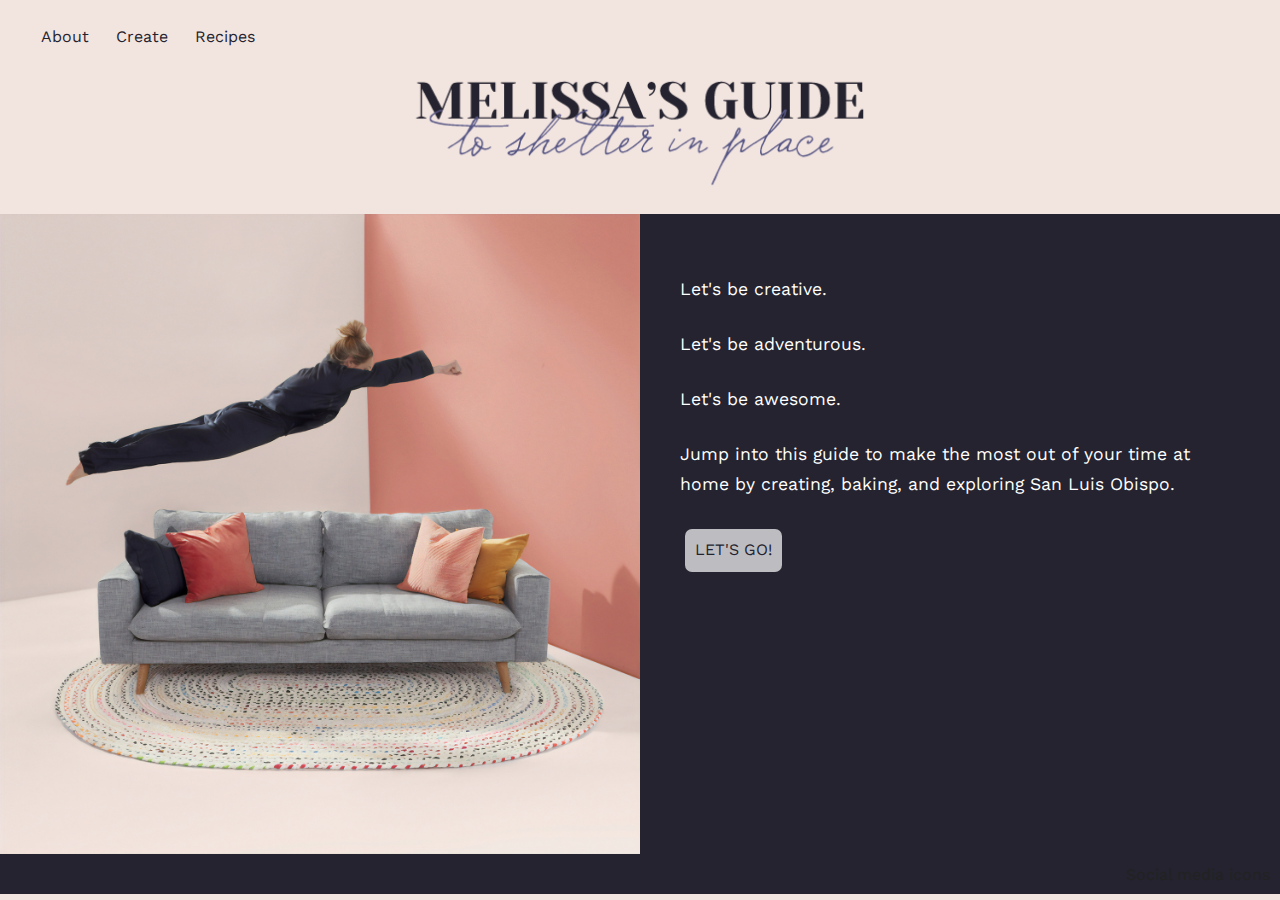
==== index.html @ ad313343 "Add files via upload" ====
<!-- starter html -->
<!DOCTYPE html>
<html lang="en">
  <head>
  <meta charset="UTF-8">
  <meta name="viewport" content="width=device-width,initial-scale=1">
 
   <!--fill these out -->
    <title>Melissa's Guide to Shelter in Place</title>
  <meta name="author" content="Melissa Paul">
  <meta name="description" content="Melissa's guide to shelter in place orders in San Luis Obispo.">
  
   <!--optional -->
  <meta name="keywords" content="keywords,here">

  <!-- Place favicon.ico in the root directory -->
  <link rel="shortcut icon" href="img/favicon.ico" type="image/vnd.microsoft.icon">
  
   <!--if using Google fonts link this to source or Adobe fonts -->
   <link href="https://fonts.googleapis.com/css2?family=Work+Sans&display=swap" rel="stylesheet">

   <link href="https://fonts.googleapis.com/css2?family=Yeseva+One&display=swap" rel="stylesheet">
  
  <!--link to your css here -->
  <link rel="stylesheet" type="text/css" href="start.css">
  </head>
  
  <!-- body -->
  <body>
  <!-- this is where you start coding all your stuff -->
    
  <nav>
    <ul>
      <li><a href="about.html">About</a></li>
      <li><a href="create.html">Create</a></li>
      <li><a href="recipes.html">Recipes</a></li>
    </ul>
  </nav>
  


  <div class="heading">
    <img class="indexlogo" src="img/logo/logo 1@4x.png" alt="Melissa's Guide to Shelter in Place logo">
  </div>
  
  <section class="columns">
  
    <img class="main-img" src="img/home-img.jpg" alt="person-jumping-on-couch">

  <div class="intro">
      <p>Let's be creative.</p><p> Let's be adventurous.</p> <p>Let's be awesome.</p> <p>Jump into this guide to make the most out of your time at home by creating, baking, and exploring San Luis Obispo. </p>
      <a class="button" href="create.html">Let's Go!</a>
    </div>

  </section>
  
    <footer>
    Social media icons
  </footer>

  
 
  
   

<!-- all javascript at the bottom of the body -->
 <script src="js/scripts.js"></script>
  </body>

</html>
 
 

 <!-- This is HTML markup for commenting -->
---- start.css ----
/* Starter CSS */

* {
    box-sizing: border-box; /* because it’s 2019, jen simmons */
    padding: 0;
    margin: 0;
}
html {
    color: #222;
    font-size: 1em;
    line-height: 1.4;
    font-family: sans-serif;
    scroll-behavior: smooth;
    text-rendering: optimizeLegibility;
}
body {
    background-color:#F2E4DF;
    margin:0;
    font-family: 'Work Sans', sans-serif;
    }


/*Here is the div and logo for the home page*/
.heading {
    margin-bottom:20px;
    width:100%;
}

.indexlogo{
    max-width:500px;
    margin-top:70px;
    margin:auto;
}

/*Home page image*/ 
img {
    display: block;
    width:100%;
    }

/*Home page paragraph*/
.intro {
    padding:40px;
    padding-top:60px;
    padding-bottom:60px;
    color:white;
}

/*Home page let's go! button*/
.button {
    text-transform:uppercase;
    background-color:rgba(255,255,255,.7);
    padding:10px;
}

.button:hover {
    background-color:white;
    color:#24232F;
}

/*Nav bar*/    
nav {
    text-align: left;
    padding-top:15px;
    padding-left:30px;
    width:100%;
}

ul {
    list-style-type: none;
    align-items:center;
}

li {
    display: inline;
    font-family: 'Work Sans',sans-serif;
}

a {
    display:inline-block;
    padding:6px;
    margin:5px;
    color:#24232F;
    text-decoration:none;
    border-radius: 7px;
}

nav a:hover{
    background-color:#E0AC9F;
    color:white;

}

/*logo and nav stlying for other pages*/
.top{
    display:flex;
    margin-bottom:20px;
}

.logootherpages{
    width:250px;
    margin-left:20px;
    min-width:250px;
}

.navotherpages{
    width:500px;
}

.heading{
    display:block;
}

/*Text styles*/
h1{
    text-align:center;
    font-family: 'Yeseva One', cursive;sans-serif;
    font-size: 32px;
    text-transform:uppercase;
}

h2{
    text-transform:uppercase;
    font-size:1.2em;
}

p {
    padding-bottom:25px;
    font-size:1.1em;
    line-height:30px;
}

/*create intro paragraph*/
.createintro{
    padding-left: 40px;
    padding-right:40px;
    text-align: center;
    max-width:800px;
    margin:auto;
}

/*Style for create page- flex cards*/
.columns {
    display:grid;
    column-rule-width: 50%;
    background-color:#24232F;
      }

.cards {
    display: flex;
    justify-content: center;
    flex-wrap: wrap;
  }

  .card {
    background-color: #E0AC9F;
    display: flex;
    flex-direction: column;
    max-width: 350px;
    border-radius: 0.5rem;
    margin:20px;
    padding:15px;
  }

  .cardphoto {
    max-height: 250px;
    overflow: hidden;
    margin-bottom:15px;
  }

/*Style for the recipe page- grid*/
  .recipecolumns{
    display: grid;
    grid-gap: 1em;
    margin: 0 auto;
    max-width: 900px;
    padding:20px;
    padding-bottom:40px;
    padding-top:40px;
}

.img {
    width: 300px;
    height: 300px;
}

.recipe{
    padding-bottom:30px;
}

/*footer*/
footer{
    width: 100%;
    background-color:#24232F;
    text-align: right;
    font-family: 'Work Sans', sans-serif;
    height:40px;
    padding:10px;
}


/*media queries*/
@media (min-width: 600px) {
    .columns {
      grid-template-columns: 1;
    }
    .main-img {
      grid-column: 1;
    }
    .intro {
        grid-column: 1;
    }

    .recipecolumns {
        grid-template-columns: 2;
    }

    .img {
        grid-column:1;
    }

    .recipe {
        grid-column:2;
    }
}

@media (min-width: 900px) {
    .columns {
      grid-template-columns: repeat(2, 1fr);
    }
    .main-img {
      grid-column: 1;
    }
    .intro {
        grid-column: 2;
    }


    
    
    /* This is the CSS markup for commenting */
    
    /* A one-line comment */
    
    /*
    A comment
    which stretches
    over several
    lines
    */
    
    /* The comment below is used to
       disable specific styling */
    
    /*
    span {
      color: blue;
      font-size: 1.5em;
    }
    */
    /* highlight the item and use Command + slash to comment something out. */
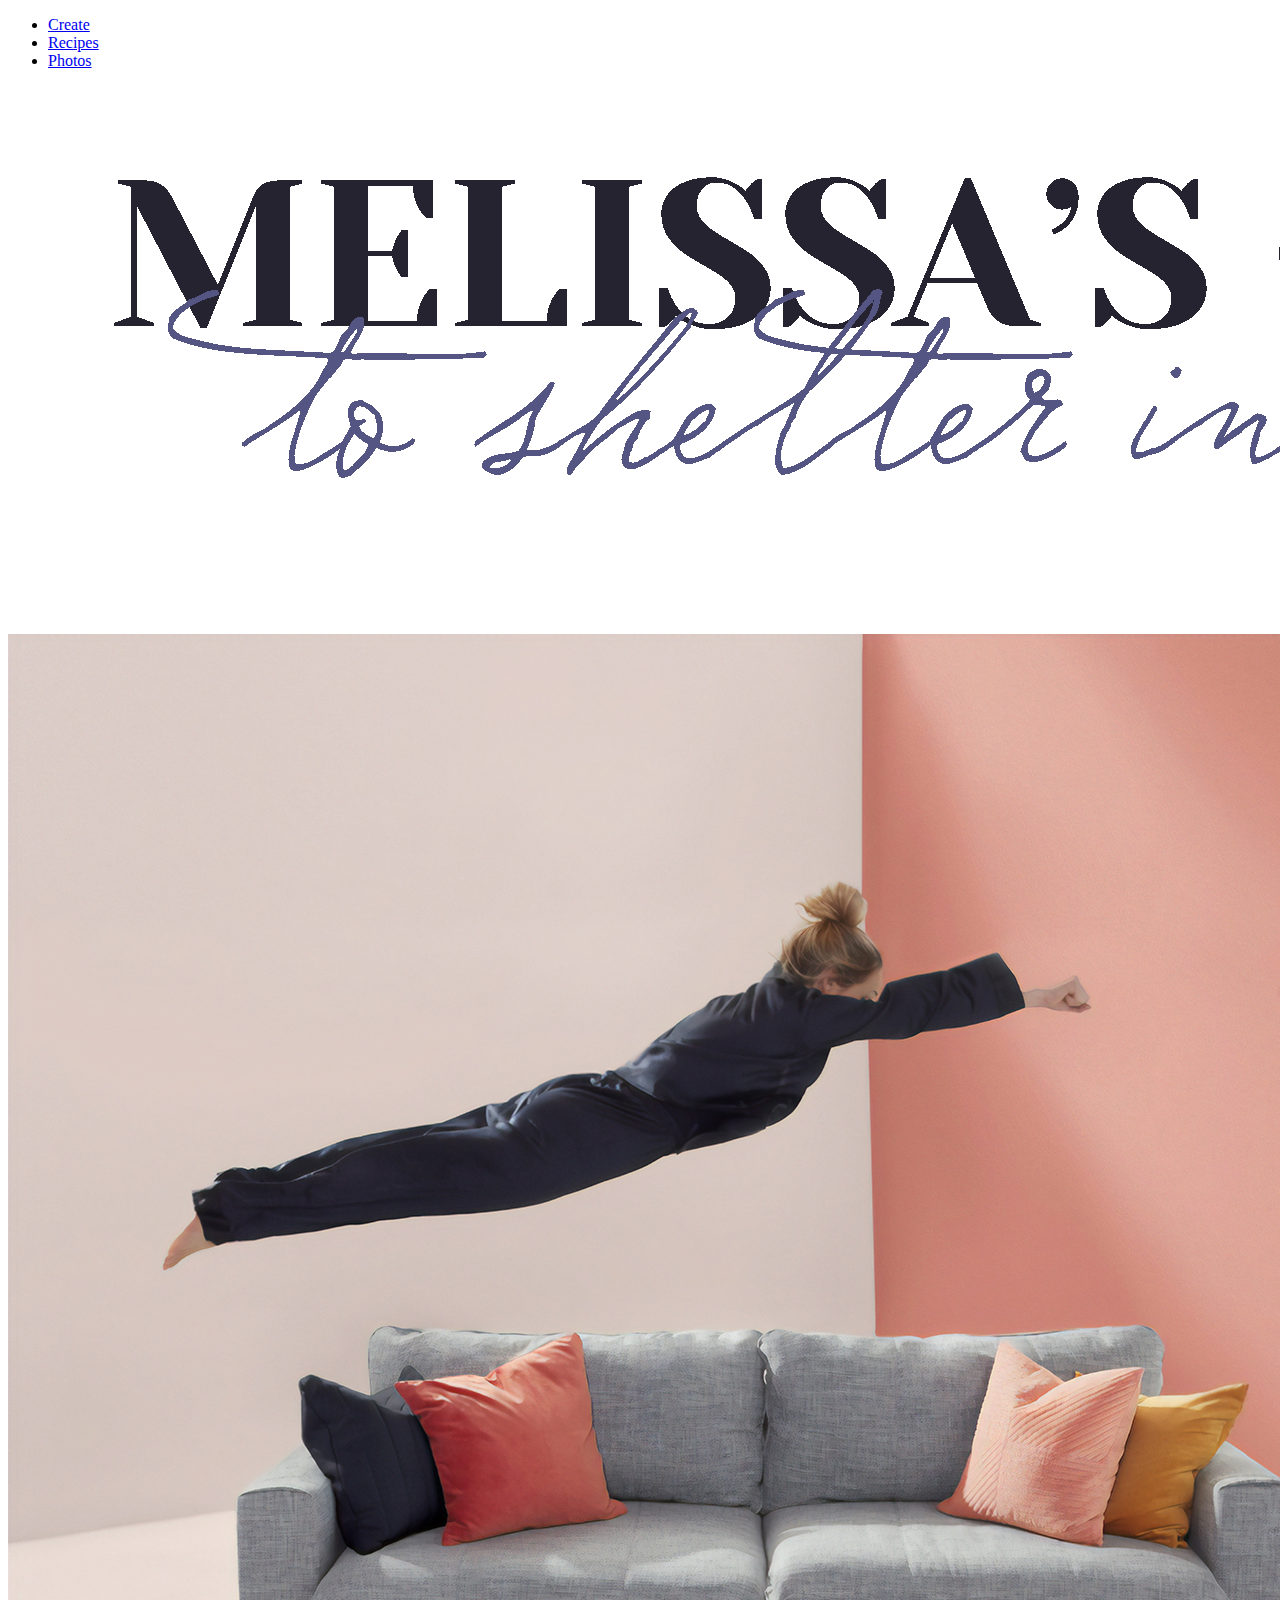
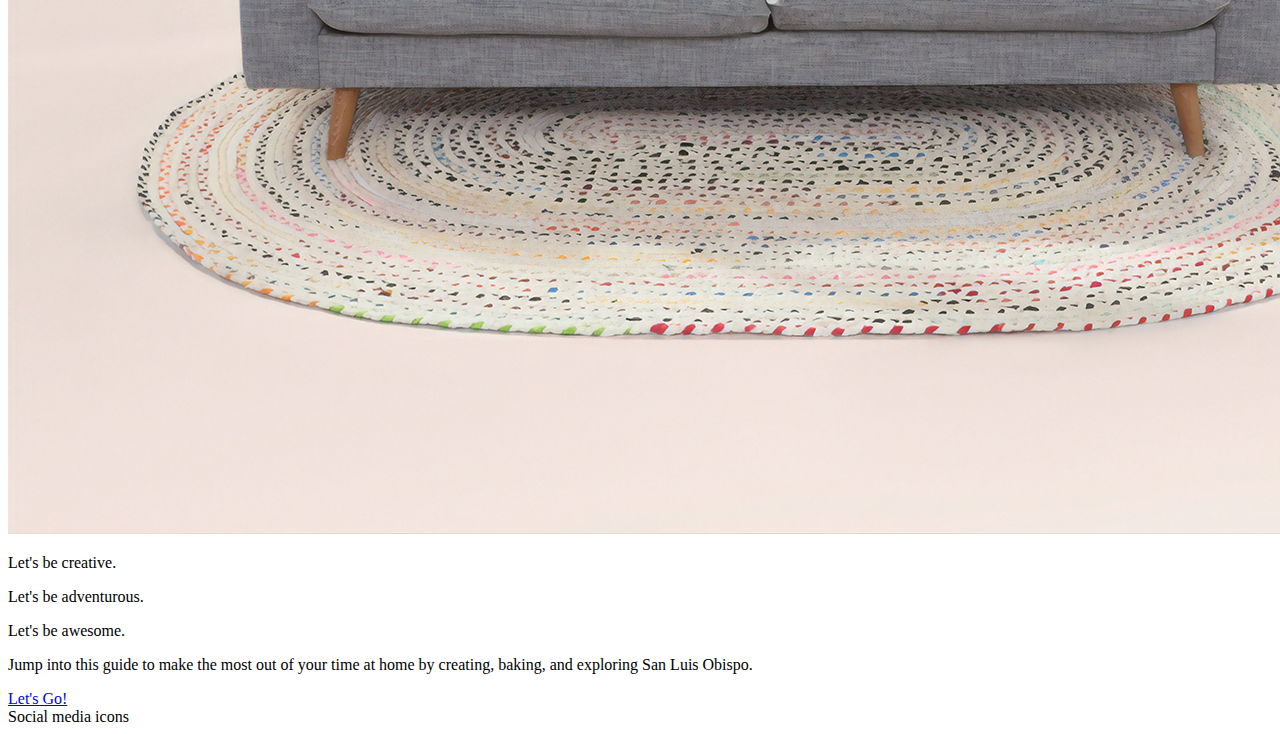
==== commit 7f5a5baa: "Update index.html" ====
--- a/index.html
+++ b/index.html
@@ -22,7 +22,7 @@
    <link href="https://fonts.googleapis.com/css2?family=Yeseva+One&display=swap" rel="stylesheet">
   
   <!--link to your css here -->
-  <link rel="stylesheet" type="text/css" href="start.css">
+  <link rel="stylesheet" type="text/css" href="css/start.css">
   </head>
   
   <!-- body -->
@@ -31,9 +31,9 @@
     
   <nav>
     <ul>
-      <li><a href="about.html">About</a></li>
       <li><a href="create.html">Create</a></li>
       <li><a href="recipes.html">Recipes</a></li>
+      <li><a href="photos.html">Photos</a></li>
     </ul>
   </nav>
   
@@ -65,10 +65,12 @@
 
 <!-- all javascript at the bottom of the body -->
  <script src="js/scripts.js"></script>
+ <script src="https://code.jquery.com/jquery-3.4.1.min.js"></script>
+ <script src="js/jquery.fancybox.min.js"></script>
   </body>
 
 </html>
  
  
 
- <!-- This is HTML markup for commenting -->+ <!-- This is HTML markup for commenting -->
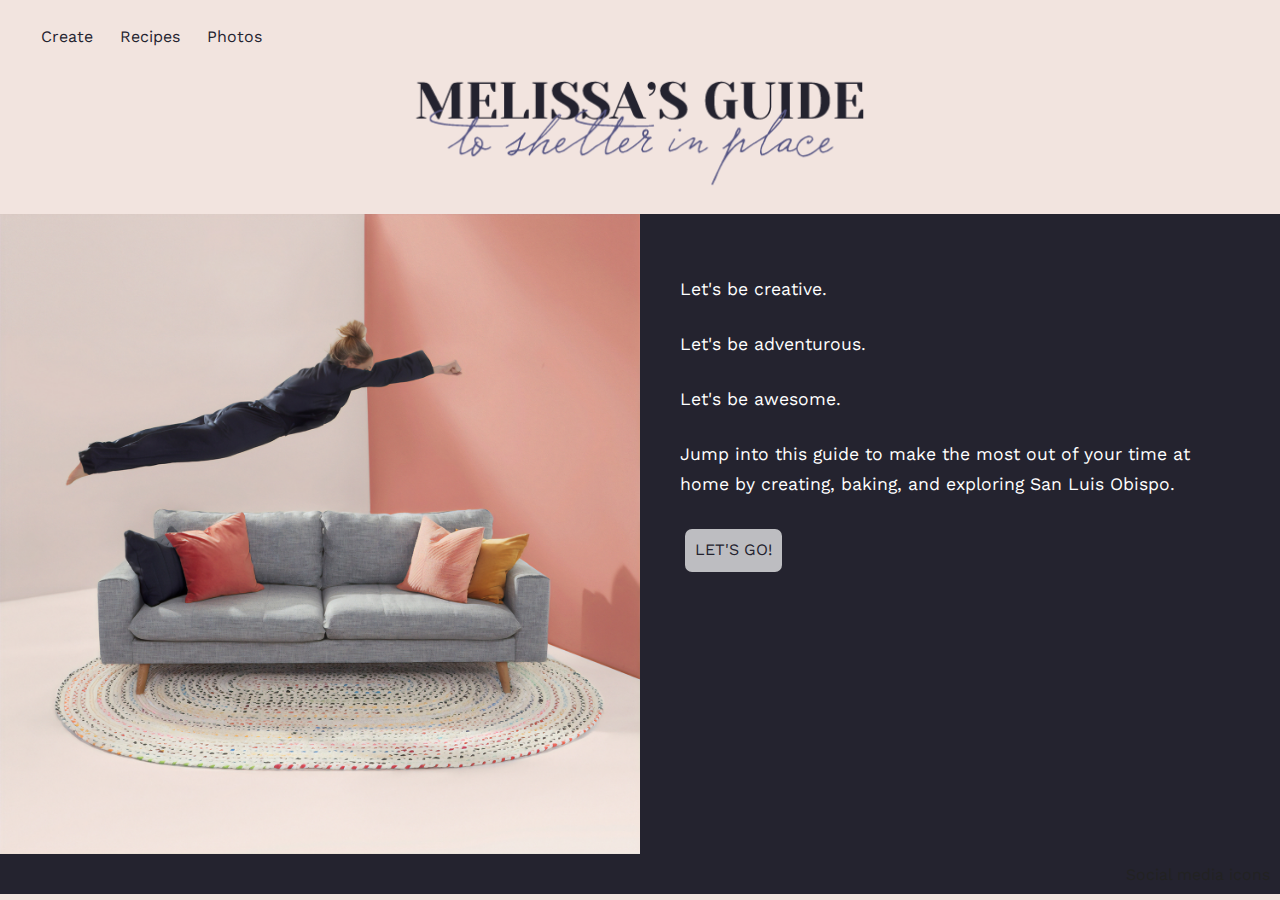
==== commit 861fc748: "Update index.html" ====
--- a/index.html
+++ b/index.html
@@ -22,7 +22,7 @@
    <link href="https://fonts.googleapis.com/css2?family=Yeseva+One&display=swap" rel="stylesheet">
   
   <!--link to your css here -->
-  <link rel="stylesheet" type="text/css" href="css/start.css">
+  <link rel="stylesheet" type="text/css" href="start.css">
   </head>
   
   <!-- body -->
--- a/start.css
+++ b/start.css
@@ -0,0 +1,277 @@
+/* Starter CSS */
+
+* {
+    box-sizing: border-box; /* because it’s 2019, jen simmons */
+    padding: 0;
+    margin: 0;
+}
+html {
+    color: #222;
+    font-size: 1em;
+    line-height: 1.4;
+    font-family: sans-serif;
+    scroll-behavior: smooth;
+    text-rendering: optimizeLegibility;
+}
+body {
+    background-color:#F2E4DF;
+    margin:0;
+    font-family: 'Work Sans', sans-serif;
+    }
+
+
+/*Here is the div and logo for the home page*/
+.heading {
+    margin-bottom:20px;
+    width:100%;
+}
+
+.indexlogo{
+    max-width:500px;
+    margin-top:70px;
+    margin:auto;
+}
+
+/*Home page image*/ 
+img {
+    display: block;
+    width:100%;
+    }
+
+/*Home page paragraph*/
+.intro {
+    padding:40px;
+    padding-top:60px;
+    padding-bottom:60px;
+    color:white;
+}
+
+/*Home page let's go! button*/
+.button {
+    text-transform:uppercase;
+    background-color:rgba(255,255,255,.7);
+    padding:10px;
+}
+
+.button:hover {
+    background-color:white;
+    color:#24232F;
+}
+
+/*Nav bar*/    
+nav {
+    text-align: left;
+    padding-top:15px;
+    padding-left:30px;
+    width:100%;
+}
+
+ul {
+    list-style-type: none;
+    align-items:center;
+}
+
+li {
+    display: inline;
+    font-family: 'Work Sans',sans-serif;
+}
+
+a {
+    display:inline-block;
+    padding:6px;
+    margin:5px;
+    color:#24232F;
+    text-decoration:none;
+    border-radius: 7px;
+}
+
+nav a:hover{
+    background-color:#E0AC9F;
+    color:white;
+
+}
+
+/*logo and nav stlying for other pages*/
+.top{
+    display:flex;
+    margin-bottom:20px;
+}
+
+.logootherpages{
+    width:250px;
+    margin-left:20px;
+    min-width:250px;
+}
+
+.navotherpages{
+    width:500px;
+}
+
+.heading{
+    display:block;
+}
+
+/*Text styles*/
+h1{
+    text-align:center;
+    font-family: 'Yeseva One', cursive;sans-serif;
+    font-size: 32px;
+    text-transform:uppercase;
+}
+
+h2{
+    text-transform:uppercase;
+    font-size:1.2em;
+}
+
+p {
+    padding-bottom:25px;
+    font-size:1.1em;
+    line-height:30px;
+}
+
+/*create intro paragraph*/
+.createintro{
+    padding-left: 40px;
+    padding-right:40px;
+    text-align: center;
+    max-width:800px;
+    margin:auto;
+}
+
+/*Style for create page- flex cards*/
+.columns {
+    display:grid;
+    column-rule-width: 50%;
+    background-color:#24232F;
+      }
+
+.cards {
+    display: flex;
+    justify-content: center;
+    flex-wrap: wrap;
+  }
+
+  .card {
+    background-color: #E0AC9F;
+    display: flex;
+    flex-direction: column;
+    max-width: 350px;
+    border-radius: 0.5rem;
+    margin:20px;
+    padding:15px;
+  }
+
+  .cardphoto {
+    max-height: 250px;
+    overflow: hidden;
+    margin-bottom:15px;
+  }
+
+/*Style for the recipe page- grid*/
+  .recipecolumns{
+    display: grid;
+    grid-gap: 1em;
+    margin: 0 auto;
+    max-width: 900px;
+    padding:20px;
+    padding-bottom:40px;
+    padding-top:40px;
+}
+
+.img {
+    width: 300px;
+    height: 300px;
+}
+
+.recipe{
+    padding-bottom:30px;
+}
+
+/*footer*/
+footer{
+    width: 100%;
+    background-color:#24232F;
+    text-align: right;
+    font-family: 'Work Sans', sans-serif;
+    height:40px;
+    padding:10px;
+}
+
+img {
+    width: 100%;
+    height: 100%;
+    object-fit: cover;
+  }
+  
+  /* simple gallery */
+  
+  .photo-grid {
+    display: grid;
+    gap: 1rem;
+    grid-template-columns: repeat(auto-fit, minmax(240px, 1fr));
+    grid-auto-rows: 240px;
+    grid-auto-flow: dense;
+  }
+
+
+/*media queries*/
+@media (min-width: 600px) {
+    .columns {
+      grid-template-columns: 1;
+    }
+    .main-img {
+      grid-column: 1;
+    }
+    .intro {
+        grid-column: 1;
+    }
+
+    .recipecolumns {
+        grid-template-columns: 2;
+    }
+
+    .img {
+        grid-column:1;
+    }
+
+    .recipe {
+        grid-column:2;
+    }
+}
+
+@media (min-width: 900px) {
+    .columns {
+      grid-template-columns: repeat(2, 1fr);
+    }
+    .main-img {
+      grid-column: 1;
+    }
+    .intro {
+        grid-column: 2;
+    }
+
+
+    
+    
+    /* This is the CSS markup for commenting */
+    
+    /* A one-line comment */
+    
+    /*
+    A comment
+    which stretches
+    over several
+    lines
+    */
+    
+    /* The comment below is used to
+       disable specific styling */
+    
+    /*
+    span {
+      color: blue;
+      font-size: 1.5em;
+    }
+    */
+    /* highlight the item and use Command + slash to comment something out. */
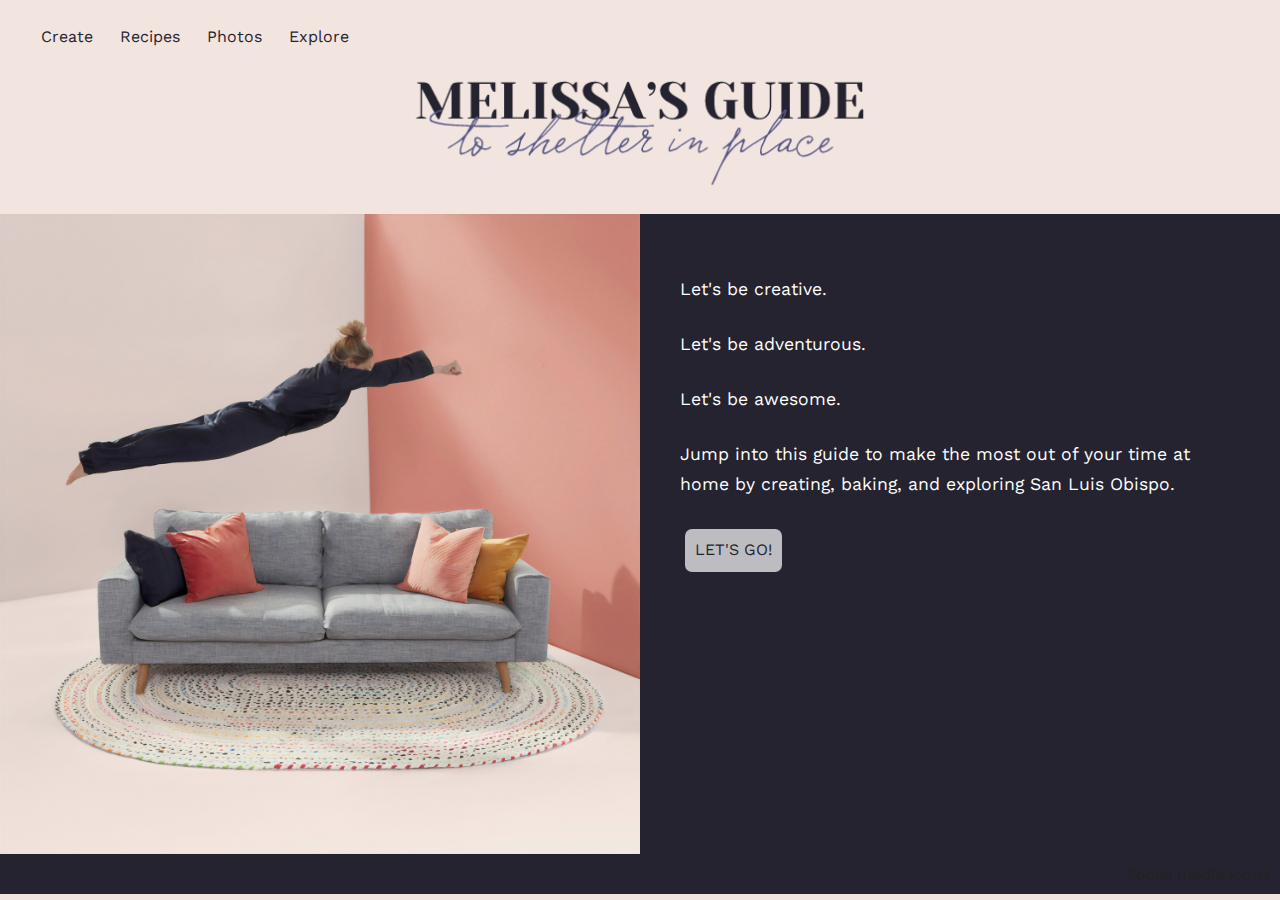
==== commit e389bf84: "Add files via upload" ====
--- a/index.html
+++ b/index.html
@@ -22,7 +22,7 @@
    <link href="https://fonts.googleapis.com/css2?family=Yeseva+One&display=swap" rel="stylesheet">
   
   <!--link to your css here -->
-  <link rel="stylesheet" type="text/css" href="start.css">
+  <link rel="stylesheet" type="text/css" href="css/start.css">
   </head>
   
   <!-- body -->
@@ -34,6 +34,7 @@
       <li><a href="create.html">Create</a></li>
       <li><a href="recipes.html">Recipes</a></li>
       <li><a href="photos.html">Photos</a></li>
+      <li><a href="explore.html">Explore</a></li>
     </ul>
   </nav>
   
@@ -73,4 +74,4 @@
  
  
 
- <!-- This is HTML markup for commenting -->
+ <!-- This is HTML markup for commenting -->--- a/css/start.css
+++ b/css/start.css
@@ -0,0 +1,316 @@
+/* Starter CSS */
+
+* {
+    box-sizing: border-box; /* because it’s 2019, jen simmons */
+    padding: 0;
+    margin: 0;
+}
+html {
+    color: #222;
+    font-size: 1em;
+    line-height: 1.4;
+    font-family: sans-serif;
+    scroll-behavior: smooth;
+    text-rendering: optimizeLegibility;
+}
+body {
+    background-color:#F2E4DF;
+    margin:0;
+    font-family: 'Work Sans', sans-serif;
+    }
+
+
+/*Here is the div and logo for the home page*/
+.heading {
+    margin-bottom:20px;
+    width:100%;
+}
+
+.indexlogo{
+    max-width:500px;
+    margin-top:70px;
+    margin:auto;
+}
+
+/*Home page image*/ 
+img {
+    display: block;
+    width:100%;
+    }
+
+/*Home page paragraph*/
+.intro {
+    padding:40px;
+    padding-top:60px;
+    padding-bottom:60px;
+    color:white;
+}
+
+/*Home page let's go! button*/
+.button {
+    text-transform:uppercase;
+    background-color:rgba(255,255,255,.7);
+    padding:10px;
+}
+
+.button:hover {
+    background-color:white;
+    color:#24232F;
+}
+
+/*Nav bar*/    
+nav {
+    text-align: left;
+    padding-top:15px;
+    padding-left:30px;
+    width:100%;
+}
+
+ul {
+    list-style-type: none;
+    align-items:center;
+}
+
+li {
+    display: inline;
+    font-family: 'Work Sans',sans-serif;
+}
+
+a {
+    display:inline-block;
+    padding:6px;
+    margin:5px;
+    color:#24232F;
+    text-decoration:none;
+    border-radius: 7px;
+}
+
+nav a:hover{
+    background-color:#E0AC9F;
+    color:white;
+
+}
+
+/*logo and nav stlying for other pages*/
+.top{
+    display:flex;
+    margin-bottom:20px;
+}
+
+.logootherpages{
+    width:250px;
+    margin-left:20px;
+    min-width:250px;
+}
+
+.navotherpages{
+    width:500px;
+}
+
+.heading{
+    display:block;
+}
+
+/*Text styles*/
+h1{
+    text-align:center;
+    font-family: 'Yeseva One', cursive,sans-serif;
+    font-size: 32px;
+    text-transform:uppercase;
+}
+
+h2{
+    text-transform:uppercase;
+    font-size:1.2em;
+}
+
+p {
+    padding-bottom:25px;
+    font-size:1.1em;
+    line-height:30px;
+}
+
+/*create intro paragraph*/
+.createintro{
+    padding-left: 40px;
+    padding-right:40px;
+    text-align: center;
+    max-width:800px;
+    margin:auto;
+}
+
+/*Style for create page- flex cards*/
+.columns {
+    display:grid;
+    column-rule-width: 50%;
+    background-color:#24232F;
+      }
+
+.cards {
+    display: flex;
+    justify-content: center;
+    flex-wrap: wrap;
+  }
+
+  .card {
+    background-color: #E0AC9F;
+    display: flex;
+    flex-direction: column;
+    max-width: 350px;
+    border-radius: 0.5rem;
+    margin:20px;
+    padding:15px;
+  }
+
+  .cardphoto {
+    max-height: 250px;
+    overflow: hidden;
+    margin-bottom:15px;
+  }
+
+/*Style for the recipe page- grid*/
+  .recipecolumns{
+    display: grid;
+    grid-gap: 1em;
+    margin: 0 auto;
+    max-width: 900px;
+    padding:20px;
+    padding-bottom:40px;
+    padding-top:40px;
+}
+
+.img {
+    width: 300px;
+    height: 300px;
+}
+
+.recipe{
+    padding-bottom:30px;
+}
+
+/*footer*/
+footer{
+    width: 100%;
+    background-color:#24232F;
+    text-align: right;
+    font-family: 'Work Sans', sans-serif;
+    height:40px;
+    padding:10px;
+}
+
+img {
+    width: 100%;
+    height: 100%;
+    object-fit: cover;
+  }
+  
+  /* simple gallery */
+  
+  .photo-grid {
+    display: grid;
+    gap: 1rem;
+    grid-template-columns: repeat(auto-fit, minmax(240px, 1fr));
+    grid-auto-rows: 240px;
+    grid-auto-flow: dense;
+  }
+
+  
+  /* parallex scrolling */
+* {
+    box-sizing: border-box;
+  }
+  
+  img {
+    /* display: block; */
+    max-width: 100%;
+  }
+  
+  .headerbox {
+    height: 100vh;
+    position: relative;
+    background-image: url('https://assets.nrdc.org/sites/default/files/styles/full_content--retina/public/media-uploads/istock-1139481778_san_luis_obispo_historic_downtown.jpg?itok=2t9yfI99');
+    background-size: cover;
+    background-position: top center;
+    background-repeat: no-repeat;
+    background-attachment: fixed;
+    overflow: hidden;
+  }
+  
+  .title {
+    height: 280px;
+    width: 100%;
+    text-align: center;
+    position: absolute;
+    top: 50%;
+    margin-top: -150px;
+  }
+  
+  .title h1 {
+    color: white;
+    font-size: 10vw;
+  }
+  
+  
+  .content {
+    margin: 0 auto;
+    max-width: 90ch;
+    height: 50vh;
+    padding: 2rem;
+  }
+  
+  .content article {
+    padding-top: 50px;
+    max-width: 650px;
+    margin: 0 auto;
+    line-height: 1.3;
+  }
+  
+  .second-image {
+    position: relative;
+    height: 600px;
+    background-image: url('https://res.cloudinary.com/simpleview/image/upload/v1516648469/clients/slocal/san_luis_obispo_central_coast_california_109_6220ad77-f4d2-4bd7-8a4e-46d3355558c1.jpg');
+    background-size: cover;
+    background-position: top center;
+    background-repeat: no-repeat;
+    background-attachment: fixed;
+    overflow: hidden;
+  }
+  
+
+
+/*media queries*/
+@media (min-width: 600px) {
+    .columns {
+      grid-template-columns: 1;
+    }
+    .main-img {
+      grid-column: 1;
+    }
+    .intro {
+        grid-column: 1;
+    }
+
+    .recipecolumns {
+        grid-template-columns: 2;
+    }
+
+    .img {
+        grid-column:1;
+    }
+
+    .recipe {
+        grid-column:2;
+    }
+}
+
+@media (min-width: 900px) {
+    .columns {
+      grid-template-columns: repeat(2, 1fr);
+    }
+    .main-img {
+      grid-column: 1;
+    }
+    .intro {
+        grid-column: 2;
+    }
+}